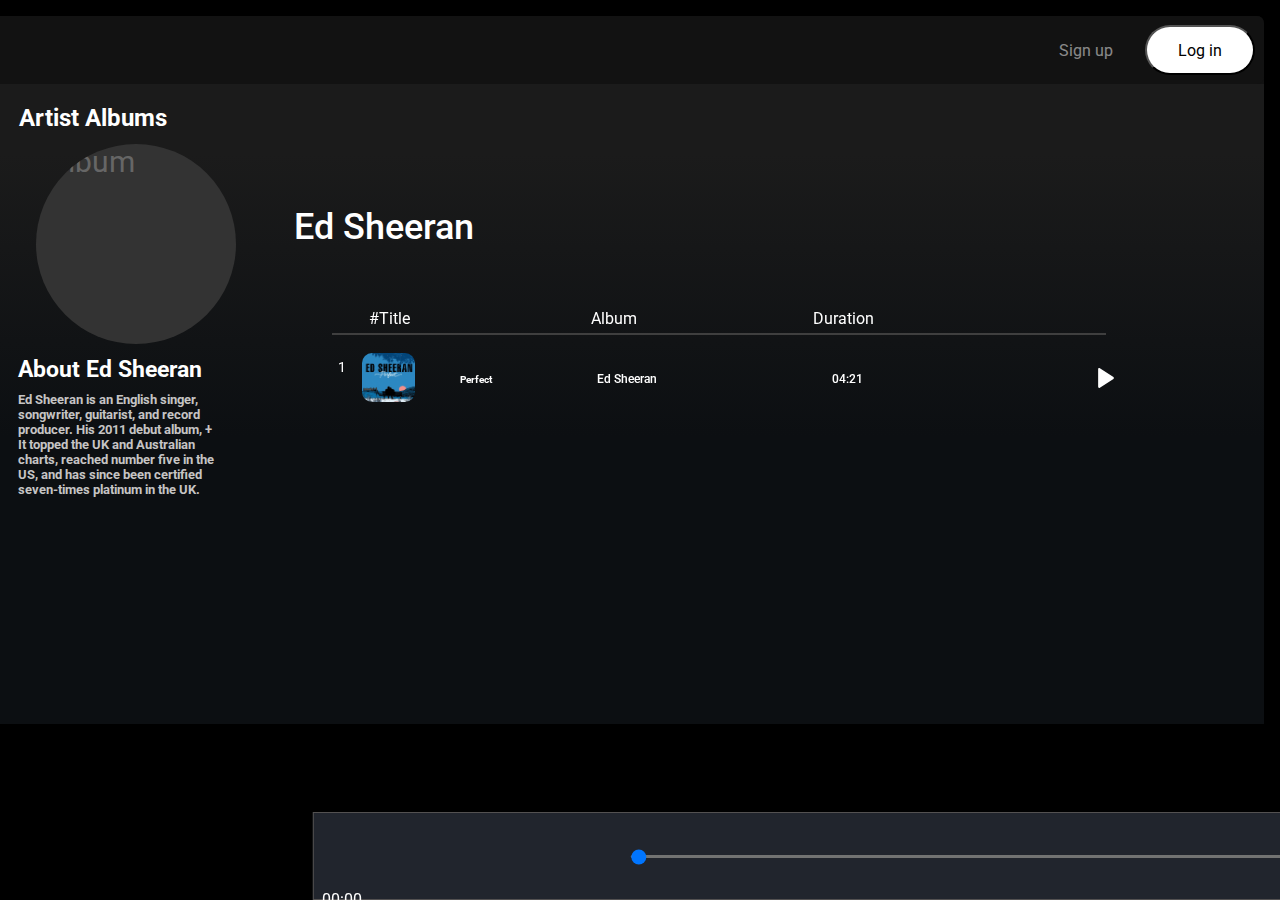
==== Ed_Sh.html @ 351a75cc "Add files via upload" ====
<!DOCTYPE html>
<html lang="en">
  <head>
    <meta charset="UTF-8" />
    <meta name="viewport" content="width=device-width, initial-scale=1.0" />
    <title>Spotify</title>
    <link rel="stylesheet" href="Spotify.css" />

    <link
      rel="stylesheet"
      href="https://cdnjs.cloudflare.com/ajax/libs/font-awesome/6.5.1/css/all.min.css"
      integrity="sha512-DTOQO9RWCH3ppGqcWaEA1BIZOC6xxalwEsw9c2QQeAIftl+Vegovlnee1c9QX4TctnWMn13TZye+giMm8e2LwA=="
      crossorigin="anonymous"
      referrerpolicy="no-referrer"
    />
    <link rel="icon" type="image/x-icon" href="pngwing.com.png" />
    <style>
      @import url("https://fonts.googleapis.com/css2?family=Lato:wght@700&family=Roboto:ital,wght@0,100;0,300;0,400;0,500;0,700;0,900;1,100;1,300;1,400;1,500;1,700;1,900&display=swap");
      :root {
        --a: 0;
      }
      * {
        margin: 0;
        padding: 0;
        font-family: "Roboto", sans-serif;
      }

      .close {
        display: none;
      }
      .container {
        display: flex;
        height: 100vh;
        overflow: hidden;
      }

      body {
        background-color: #000;
        color: white;
      }

      .left {
        width: 24.3vw;
        padding: 10px;
        margin-right: 1rem;
      }

      .right {
        width: 73vw;
        height: 25vw;
        margin: 16px;
        margin-left: -1rem;
      }

      .home ul li {
        display: flex;
        gap: 15px;
        width: 20px;
        list-style: none;
        padding-top: 14px;
        font-weight: bold;
        padding: 10px;
        cursor: pointer;
      }
      .logo {
        width: 28%;
        margin: 10px;
      }
      .library {
        width: 23.6vw;
        margin-left: 4px;
        min-height: 75vh;
        position: relative;
        background-color: #fff;
      }

      .playlist {
        display: flex;
        gap: 15px;
        width: 100%;
        padding-top: 14px;
        padding: 23px 14px;
        font-weight: bold;
        align-items: center;
        font-size: 13px;
        opacity: 0.5;
        font-size: 12px;
      }

      .playlist img {
        width: 30px;
      }

      .footer {
        display: flex;
        flex-direction: row;
        gap: 15px;
        font-size: 12px;
        flex-wrap: wrap;
        position: absolute;
        bottom: 0;
        padding: 10px;
      }
      .footer a {
        color: gray;
        text-decoration: none;
      }

      #plus {
        width: 12%;
        float: right;
        padding: 5px;
      }

      span {
      }
      .m-1 {
        margin: 5px;
      }

      .border {
        margin: 3px;
      }

      .flex {
        display: flex;
      }

      .justify-center {
        justify-content: center;
      }

      .items-center {
        align-items: center;
      }

      .bg-black {
        background-color: black;
        color: white;
      }

      .invert {
        filter: invert(1);
      }

      .bg-grey {
        background-color: #121212;
      }

      .rounded {
        border-radius: 7px;
      }

      .m-1 {
        margin: 5px;
      }

      .p-1 {
        padding: 10px;
      }

      .heading {
        display: flex;
        justify-content: space-between;
        background-color: #121212;
        padding: 0;
        border-radius: 7px;
      }

      .hamburger {
        display: none;
      }

      .heading > * {
        padding: 9px;
      }

      .arrows {
        padding: 8px;
      }

      .arrows svg {
        width: 35px;
        height: 30px;
        border-radius: 60px;
        background-color: black;
        opacity: 0.6;
      }

      button {
        width: 110px;
        height: 50px;
      }

      .signupbtn {
        font-size: 16px;
        border: none;
        background-color: transparent;
        color: #fff;
        opacity: 0.5;
        cursor: pointer;
      }

      .loginbtn {
        font-size: 16px;
        background-color: white;
        border-radius: 40px;
        cursor: pointer;
      }
      .right_content {
        padding: 20px;
        height: 600px;
        background: linear-gradient(180deg, #1b1b1b 11%, #0c0f12 55%);
      }

      .play img {
        padding: 15px;
        border-radius: 60px;
        background-color: #1fdf64;
      }
      .play {
        width: 20px;
        height: 28px;
        background-color: #1fdf64;
        display: flex;
        align-items: center;
        justify-content: center;
        position: absolute;
        bottom: 50px;
        right: 35px;
        opacity: var(--a);
        transition: all 0.3s ease-out;
      }

      #play1img {
        width: 30px;
        height: 22px;
        padding: 6px;
        border-radius: 32%;
        border: 2px solid white;
        transition: all 0.3s;
      }
      #play1img:hover {
        background-color: white;
      }
      .songslist {
        display: flex;
        flex-direction: column;
        gap: 10px;
        overflow-y: scroll;
        max-height: 40vh;
      }
      .sngctn:hover {
        background-color: rgba(93, 91, 91, 0.578);
        cursor: pointer;
        --a: 1;
      }
      .lists {
        position: absolute;
        top: 50%;
        right: 10px;
        transform: translate(0, -50%);
      }

      .sngctn {
        position: relative;
      }
      .sngctn img {
        width: 60px;
        height: 60px;
        float: left;
      }

      .sngctn h2 {
        font-size: 14px;
        padding: 10px;
        margin-left: 60px;
        max-width: 160px;
      }

      .sngctn p {
        font-size: 10px;
        margin-top: -10px;
        margin-left: 4.1rem;
      }

      .sngctn {
        display: inline-block;
        padding: 10px;
        background-color: #535353;
        width: 80%;
        height: 70%;
        border-radius: 10px;
        padding: 10px;
        margin-left: 20px;
        transition: all 0.3s;
      }

      ::-webkit-scrollbar {
        width: 12px;
      }

      ::-webkit-scrollbar-thumb {
        background-color: #333;
        border-radius: 6px;
      }

      ::-webkit-scrollbar-thumb:hover {
        background-color: #555;
      }

      ::-webkit-scrollbar-track {
        background-color: #222;
      }
      .controls {
        display: flex;
        justify-content: center;
        align-items: center;
        margin-bottom: -20px;
        margin-top: -16px;
      }

      .next {
        width: 40px;
        height: 40px;
        background-color: white;
        border-radius: 50%;
        display: flex;
        justify-content: center;
        align-items: center;
        box-shadow: 0 5px 5px rgba(256, 26, 26, 0.22);
      }

      .next i {
        font-size: 15px;
        color: rgb(112, 110, 112);
      }

      .ply {
        width: 70px;
        height: 70px;
        background-color: white;
        border-radius: 50%;
        display: flex;
        justify-content: center;
        align-items: center;
      }

      .ply i {
        font-size: 10px;
        color: purple;
      }
      .controls div {
        width: 35px;
        height: 35px;
        margin: 9px;
        display: inline-flex;
        align-items: center;
        justify-self: center;
        cursor: pointer;
        background-color: rgb(255, 68, 100);
        border-radius: 50%;
        box-shadow: 2px 2px 5px rgba(0, 0, 0, 0.2),
          inset 0px -3px 0px rgba(0, 0, 0, 0.1);
        transition: all 0.2s ease-in-out;
      }

      .controls div:active {
        box-shadow: 1px 1px 3px rgba(0, 0, 0, 0.2),
          inset 0px 3px 0px rgba(0, 0, 0, 0.2);
        transform: translateY(2px);
      }

      #cntrl {
        font-size: 15px;
        color: white;
      }

      .songplay {
        position: fixed;
        bottom: 0rem;
        left: 62.31%;
        transform: translateX(-50%);
        height: 70px;
        width: 69.4rem;
        background-color: rgb(33 37 45);
        border-radius: 0px;
        padding: 0.5em;
        border: 1px solid rgb(83, 81, 81);
        z-index: 1;
      }

      .songplay2 {
        display: flex;
        justify-content: space-between;
        align-items: center;
        margin-top: 0px;
      }

      #progress {
        -webkit-appearance: none;
        display: fixed;
        width: 100%;
        height: 3px;
        background: rgb(114, 115, 114);
        border-radius: 4px;
        cursor: pointer;
        margin: 0px;
        margin-left: -5px;
        position: relative;
        z-index: 2;
      }

      #progress::-webkit-slider-thumb {
        -webkit-appearance: noe;
        width: 20px;
        height: 20px;
        background-color: rgb(248, 60, 60);
        border-radius: 50%;
        border: 5px solid rgb(239, 239, 238);
      }

      /* i {
                                  font-size: 25px;
                                  color: rgb(246, 242, 242);
                                } */

      #timeDisplay2 {
        float: right;
      }

      .sngctn img {
        width: 60px;
        height: 60px;
        float: left;
      }

      .sngctn h2 {
        font-size: 15px;
        padding: 10px;
        margin-left: 60px;
      }

      .sngctn p {
        font-size: 10px;
        margin-top: -10px;
        margin-left: 4.1rem;
      }

      .sngctn {
        display: inline-block;
        padding: 10px;
        background-color: #535353;
        width: 80%;
        height: 70%;
        border-radius: 10px;
        margin-left: 20px;
      }

      /* Left Slider */
      @media (max-width: 1440px) {
        .left {
          position: absolute;
          left: -100%;
          transition: all 0.5s;
          width: 433px;
          z-index: 1;
          background-color: #000;
        }
        .left .close {
          display: block;
          position: absolute;
          right: 31px;
          top: 25px;
          width: 30px;
        }

        .library {
          width: 433px;
          transition: all 0.5s;
        }
        .right {
          width: 100vw;
        }
        .hamburger {
          display: block;
          margin-left: 20px;
        }
        .arrows {
          display: none;
        }
        .controls {
          display: flex;
          justify-content: center;
          align-items: center;
          margin-bottom: -10px;
          margin-top: -31px;
        }
      }

      @media (max-width: 438px) {
        .container {
          display: flex;
          height: 92vh;
          overflow: hidden;
        }
        .left {
          position: absolute;
          left: -100%;
          transition: all 0.5s;
          width: 350px;
          z-index: 1;
          background-color: #000;
          overflow: hidden;
          height: 90vh;
        }
        .left .close {
          display: block;
          position: absolute;
          right: 31px;
          top: 25px;
          width: 30px;
        }

        #home:hover {
          color: #848687;
        }
        .library {
          width: 340px;
          transition: all 0.5s;
        }
        .right {
          width: 100vw;

          margin: 5px;
        }
        .hamburger {
          display: block;
          margin-left: 16px;
          margin-top: 10px;
        }
        .hamburger i {
          font-size: 30px;
        }
        .arrows {
          display: none;
        }
        .right_content {
          padding: 20px;
          height: 600px;
          margin-left: 10px;
          background: linear-gradient(180deg, #1b1b1b 11%, #0c0f12 55%);
        }

        .right_content h2 {
          text-align: center;
          margin-right: 100px;
        }
        .card_content > * {
          padding: 16px;
          margin: 10px;
        }
        .cards img {
          width: 100px;
          height: 100px;
          object-fit: cover;
          border-radius: 10px;
          object-fit: contain;
          box-shadow: rgba(0, 0, 0, 0.25) 0px 0.0625em 0.0625em,
            rgba(0, 0, 0, 0.909) 0px 0.125em 0.5em,
            rgba(255, 255, 255, 0.1) 0px 0px 0px 1px inset;
        }
        .cards:hover {
          background-color: rgba(128, 125, 125, 0.578);
          cursor: pointer;
          --a: 1;
        }
        .cards h2,
        p {
          width: 180px;
          padding: 5px;
        }

        .controls {
          display: flex;
          justify-content: center;
          align-items: center;
          margin-bottom: -20px;
          margin-top: -31px;
        }
        .cards h2 {
          padding-top: 10px;
          font-size: 12px;
          display: contents;
        }

        .cards p {
          font-size: 9px;
          opacity: 0.5;
          display: contents;
        }
        .cards img {
          width: 150px;
          height: 150px;
        }

        .cards {
          width: 200px;
          height: 200px;
          background-color: #141414;
          border-radius: 10px;
          transition: 0.5s ease;
          position: relative;
        }

        .card_content {
          display: flex;
          gap: 5px;
          flex-wrap: nowrap;
          overflow-x: auto;
          max-height: 70vh;
          margin-top: 10px;
        }
        .songplay {
          background-color: rgb(0 0 0);
          border-radius: 10px;
          padding: 0.5em;
          margin-top: 11rem;
          margin-right: 20px;
          border: 2px solid rgb(83, 81, 81);
        }
        .play img {
          width: 30px;
          height: 30px;
          padding: 5px;
          border-radius: 50%;
          background-color: #1fdf64;
        }
        .play {
          width: 15px;
          height: 20px;
          background-color: #1fdf64;
          display: flex;
          align-items: center;
          justify-content: center;
          position: absolute;
          top: 135px;
          right: 33px;
          opacity: var(--a);
          transition: all 0.3s ease-out;
        }
        .songslist {
          display: flex;
          flex-direction: column;
          gap: 10px;
          overflow-y: scroll;
          max-height: 40vh;
        }
        .sngctn:hover {
          background-color: rgba(93, 91, 91, 0.578);
          cursor: pointer;
          --a: 1;
        }
        .lists {
          position: absolute;
          top: 50%;
          right: 10px;
          transform: translate(0, -50%);
        }

        .sngctn {
          position: relative;
        }
        .sngctn img {
          width: 60px;
          height: 60px;
          float: left;
        }

        .sngctn h2 {
          font-size: 14px;
          padding: 10px;
          margin-left: 60px;
          max-width: 140px;
        }

        .sngctn p {
          font-size: 10px;
          margin-top: -10px;
          margin-left: 4.1rem;
        }

        .sngctn {
          display: inline-block;
          padding: 10px;
          background-color: #535353;
          width: 80%;
          height: 70%;
          border-radius: 10px;
          padding: 10px;
          margin-left: 20px;
          transition: all 0.3s;
        }
      }

      .volume {
        display: flex;
        justify-content: flex-end;
        align-items: center;
        gap: 10px;
      }
      .volume img {
        margin-top: -10px;
        width: 18px;
        filter: invert(1);
      }

      .hidden {
        display: none;
      }

      /* album_covers */

      .album_cards img {
        display: block;
        max-width: 200px;
        width: 280px;
        height: 200px;
        background: none;
        opacity: 1;
        border: 0px;
        margin: 10px;
        padding: 0px;
      }
      .album_cards img:hover::before {
        transform: scale(1.1);
        box-shadow: 0 0 15px #ffee10;
      }

      .album_cards img {
        background: #333;
        border-radius: 50%;
        font-size: 30px;
        color: #666;
        transition: 0.3s;
      }

      .album_cards img::before {
        background: #ffee10;
        transition: 0.5s;
        transform: scale(0.9);
        z-index: -1;
      }
      .album_cards img:hover {
        color: #ffee10;
        box-shadow: 0 0 5px #ffee10;
        text-shadow: 0 0 5px #ffee10;
      }
      .artist {
        margin-bottom: 0.5rem;
        display: -webkit-box;
        -webkit-box-orient: vertical;
        -webkit-line-clamp: 2;
        font-size: 2.25rem;
        line-height: 0.75rem;
        font-weight: 500;
        float: right;
        margin-top: -140px;
        left: 15rem;
      }
      .para {
        font-size: 12px;
        float: right;
        margin-right: 70px;
        margin-top: -138px;
        color: rgba(118, 118, 118);
      }

      .right_content h2 {
        margin-left: 15px;
      }

      .about {
        height: 37px;
        width: 201px;
        margin-left: 4px;
        font-size: 13px;
        color: rgb(198, 196, 196);
        font-weight: bold;
      }

      .album_content {
        font-size: 15px;
        margin: 10px;
        margin-left: -11px;
      }
      .artist_song {
        position: fixed;
        display: flex;
        flex-direction: column;
        gap: 10px;
        overflow-y: scroll;
        max-height: 40vh;
        margin-left: 300px;
        margin-top: -125px;
      }
      .play2img {
        width: 30px;
        height: 22px;
        padding: 6px;
        transition: all 0.3s;
        filter: invert(100%) sepia(100%) saturate(0%) hue-rotate(180deg)
          brightness(100%) contrast(100%);
      }
      .play2img:hover {
        border-radius: 20px;
        background-color: rgb(108, 106, 106);
      }

      #sngctn2 .img1 {
        width: 53px;
        height: 49px;
        border-radius: 10px;
      }
      #sngctn2 {
        position: relative;
      }
      #sngctn2 img {
        width: 20px;
        height: 20px;
        float: left;
      }
      #sngctn2 h2 {
        font-size: 10px;
        padding: 9px;
        margin-left: 15%;
        max-width: 80px;
        cursor: pointer;
        text-align: left;
        margin-top: 12px;
      }

      #sngctn2 p {
        font-size: 12px;
        margin-top: -27px;
        margin-left: 260px;
        font-weight: 500;
      }
      #sngctn2 {
        display: inline-block;
        width: 80%;
        height: 70%;
        border-radius: 10px;
        padding: 8px;
        margin-left: 20px;
        transition: all 0.3s;
      }

      .sequence-number {
        font-size: 14px;
        padding: 6px;
        float: left;
        margin-right: 10px;
      }
      .upper_hading {
        display: inline-block;
        margin-right: -32px;
        margin-left: 60px;
      }
      .upper2 {
        font-size: 12px;
        margin-top: -19px;
        margin-left: 500px;
        font-weight: 500;
      }
      hr {
        width: 78%;
        margin-left: 28px;
        border: 1px solid rgb(63, 63, 63);
      }
      .active-sequence {
        color: green;
      }
      @media (max-width: 1440px) {
        #progress {
          -webkit-appearance: none;
          display: fixed;
          width: 79.4%;
          height: 3px;
          background: rgb(114, 115, 114);
          border-radius: 4px;
          cursor: pointer;
          margin: 34px;
          margin-left: 309px;
          position: relative;
          z-index: 2;
        }
        .songplay {
          position: fixed;
          bottom: 0rem;
          left: 54.3rem;
          transform: translateX(-50%);
          height: 70px;
          width: 68.4rem;
          background-color: rgb(33 37 45);
          border-radius: 0px;
          padding: 0.5em;
          border: 1px solid rgb(83, 81, 81);
          z-index: 1;
        }

        .songplay2 {
          display: flex;
          justify-content: space-between;
          align-items: center;
          margin-top: -2px;
        }
        .controls {
          display: flex;
          justify-content: center;
          align-items: center;
          margin-bottom: -24px;
          margin-top: -4px;
        }
        /* }
                      @media (max-width: 1440px) {
                        #progress {
                          -webkit-appearance: none;
                          display: fixed;
                          width: 79.4%;
                          height: 3px;
                          background: rgb(114, 115, 114);
                          border-radius: 4px;
                          cursor: pointer;
                          margin: 2.9rem;
                          margin-left: 309px;
                          position: relative;
                          z-index: 2;
                        }
                      } */
      }
      @media (max-width: 438px) {
        .album_cards img {
          display: block;
          max-width: 200px;
          width: 95px;
          height: 95px;
          opacity: 1;
          border: 0px;
          margin: 10px;
          padding: 0px;
          margin-left: 34%;
        }

        .album_cards img:hover::before {
          transform: scale(1.1);
          box-shadow: 0 0 15px #ffee10;
        }

        .album_cards img {
          background: #333;
          border-radius: 50%;
          font-size: 30px;
          color: #666;
          transition: 0.3s;
        }

        .album_cards img::before {
          background: #ffee10;
          transition: 0.5s;
          transform: scale(0.9);
          z-index: -1;
        }
        .album_cards img:hover {
          color: #ffee10;
          box-shadow: 0 0 5px #ffee10;
          text-shadow: 0 0 5px #ffee10;
        }
        .artist {
          margin-bottom: 0.5rem;
          display: -webkit-box;
          -webkit-box-orient: vertical;
          -webkit-line-clamp: 2;
          font-size: 1rem;
          line-height: 0.75rem;
          font-weight: 500;
          float: right;
          margin-top: -1px;
          left: -19px;
        }
        .para {
          font-size: 10px;
          float: right;
          margin-right: 22px;
          margin-top: -24px;
          color: rgba(118, 118, 118);
        }

        .right_content h2 {
          margin-left: -135px;
          font-size: 17px;
        }

        .about {
          display: none;
          height: 37px;
          width: 201px;
          margin-left: 4px;
          font-size: 13px;
          color: rgb(198, 196, 196);
          font-weight: bold;
        }

        .album_content {
          font-size: 15px;
          margin: 10px;
          margin-left: -11px;
        }
        .artist_song {
          display: flex;
          flex-direction: column;
          gap: 1px;
          overflow-y: scroll;
          max-height: 33vh;
          margin-left: -96px;
          margin-top: 5px;
        }
        .play2img {
          width: 30px;
          height: 22px;
          padding: 6px;
          transition: all 0.3s;
          filter: invert(100%) sepia(100%) saturate(0%) hue-rotate(180deg)
            brightness(100%) contrast(100%);
        }
        .play2img:hover {
          border-radius: 20px;
          background-color: rgb(108, 106, 106);
        }

        #sngctn2 .img1 {
          width: 32px;
          height: 32px;
          border-radius: 5px;
        }

        #sngctn2 {
          position: relative;
        }
        #sngctn2 img {
          width: 18px;
          height: 23px;
          border-radius: 5px;
          margin-left: 9px;
        }

        #sngctn2 p {
          font-size: 10px;
          margin-top: -28px;
          margin-left: 204px;
        }
        #sngctn2 {
          display: inline-block;
          width: 80%;
          height: 70%;
          border-radius: 10px;
          padding: 8px;
          margin-left: 20px;
          transition: all 0.3s;
        }

        .sequence-number {
          font-size: 14px;
          padding: 6px;
          float: left;
          margin-right: -8px;
          margin-left: 55px;
        }

        .upper_hading {
          display: inline-block;
          margin-right: -149px;
          margin-left: 91px;
          font-size: 14px;
        }
        #upper_hading1 {
          display: none;
        }
        .upper2 {
          display: none;
          font-size: 12px;
          margin-top: -22px;
          margin-left: 500px;
          font-weight: 400;
        }
        hr {
          width: 78%;
          margin-left: 78px;
          border: 1px solid rgb(63, 63, 63);
        }
        .active-sequence {
          color: green;
        }
        .artist1 {
          display: none;
        }
        .songplay {
          position: fixed;
          bottom: 0rem;
          left: 51.31%;
          transform: translateX(-50%);
          height: 60px;
          width: 22.4rem;
          background-color: rgb(33 37 45);
          border-radius: 0px;
          padding: 0.5em;
          border: 1px solid rgb(83, 81, 81);
          z-index: 1;
        }

        .songplay2 {
          display: flex;
          justify-content: space-between;
          align-items: center;
          margin-top: -7px;
        }

        #progress {
          -webkit-appearance: none;
          width: 109.3%;
          height: 3px;
          background: rgb(114, 115, 114);
          border-radius: 4px;
          cursor: pointer;
          margin: 0px;
          margin-left: -21px;
          position: relative;
          z-index: 2;
        }

        #progress::-webkit-slider-thumb {
          -webkit-appearance: none;
          width: 20px;
          height: 20px;
          background-color: rgb(248, 60, 60);
          border-radius: 50%;
          border: 5px solid rgb(239, 239, 238);
        }

        #timeDisplay2 {
          float: right;
        }

        .sngctn {
          display: inline-block;
          padding: 10px;
          background-color: #535353;
          width: 80%;
          height: 70%;
          border-radius: 10px;
          margin-left: 20px;
        }
        .controls {
          display: flex;
          justify-content: center;
          align-items: center;
          margin-bottom: -26px;
          margin-top: -20px;
        }

        .controls div {
          width: 35px;
          height: 35px;
          margin: 9px;
          display: inline-flex;
          align-items: center;
          justify-self: center;
          cursor: pointer;
          background-color: rgb(255, 68, 100);
          border-radius: 50%;
          box-shadow: 2px 2px 5px rgba(0, 0, 0, 0.2),
            inset 0px -3px 0px rgba(0, 0, 0, 0.1);
          transition: all 0.2s ease-in-out;
        }

        .controls div:active {
          box-shadow: 1px 1px 3px rgba(0, 0, 0, 0.2),
            inset 0px 3px 0px rgba(0, 0, 0, 0.2);
          transform: translateY(2px);
        }

        #cntrl {
          font-size: 15px;
          color: white;
        }
        .play2img {
          width: 30px;
          height: 22px;
          padding: 6px;
          transition: all 0.3s;
          filter: invert(100%) sepia(100%) saturate(0%) hue-rotate(180deg)
            brightness(100%) contrast(100%);
          margin-right: -38px;
        }
        .play2img:hover {
          border-radius: 20px;
          background-color: rgb(108, 106, 106);
        }
        #sngctn2 h2 {
          font-size: 10px;
          padding: 9px;
          margin-left: 110px;
          max-width: 80px;
          cursor: pointer;
          text-align: left;
        }
        .right_content {
          padding: 20px;
          height: 600px;
          background: linear-gradient(180deg, #1b1b1b 11%, #0c0f12 55%);
        }
      }
      @media screen and (min-width: 360px) and (max-width: 600px) {
        .songplay {
          position: fixed;
          bottom: 0rem;
          left: 50%;
          transform: translateX(-50%);
          height: 60px;
          width: 20rem;
          background-color: rgb(33 37 45);
          border-radius: 0px;
          padding: 0.5em;
          border: 1px solid rgb(83, 81, 81);
          z-index: 1;
        }

        .songplay2 {
          display: flex;
          justify-content: space-between;
          align-items: center;
          margin-top: -7px;
        }

        #progress {
          -webkit-appearance: none;
          display: fixed;
          width: 109.3%;
          height: 3px;
          background: rgb(114, 115, 114);
          border-radius: 4px;
          cursor: pointer;
          margin: 15.9px;
          margin-left: -25px;
          position: relative;
          z-index: 2;
        }
        .album_cards img {
          display: block;
          max-width: 200px;
          width: 95px;
          height: 95px;
          opacity: 1;
          border: 0px;
          margin: 10px;
          padding: 0px;
          margin-left: 32%;
        }

        .album_cards img {
          background: #333;
          border-radius: 50%;
          font-size: 30px;
          color: #666;
          transition: 0.3s;
        }
        .artist {
          margin-bottom: 0.5rem;
          display: -webkit-box;
          -webkit-box-orient: vertical;
          -webkit-line-clamp: 2;
          font-size: 2.25rem;
          line-height: 0.75rem;
          font-weight: 500;
          float: right;
          margin-top: 0rem;
          left: -25px;
        }
        .para {
          font-size: 12px;
          float: right;
          margin-left: 109px;
          margin-top: -24px;
          color: rgba(118, 118, 118);
        }
        .artist_song {
          display: flex;
          flex-direction: column;
          gap: 10px;
          overflow-y: scroll;
          max-height: 44vh;
          margin-left: -5rem;
          margin-top: 0.5rem;
        }
        .sequence-number {
          font-size: 14px;
          padding: 6px;
          float: left;
          margin-right: -9px;
        }
        #sngctn2 .img1 {
          width: 32px;
          height: 32px;
          border-radius: 5px;
          margin-left: 15px;
        }
        .right_content h2 {
          text-align: center;
          margin-right: 90px;
        }
      }
      @media (max-width: 420px) {
        .songplay {
          position: fixed;
          bottom: 0rem;
          left: 50%;
          transform: translateX(-50%);
          height: 75px;
          width: 22rem;
          background-color: rgb(33 37 45);
          border-radius: 0px;
          padding: 0.5em;
          border: 1px solid rgb(83, 81, 81);
          z-index: 1;
        }

        .songplay2 {
          display: flex;
          justify-content: space-between;
          align-items: center;
          margin-top: 0px;
        }

        #progress {
          -webkit-appearance: none;
          display: fixed;
          width: 100%;
          height: 3px;
          background: rgb(114, 115, 114);
          border-radius: 4px;
          cursor: pointer;
          margin: 0;
          margin-left: 0px;
          position: relative;
          z-index: 2;
        }
        .album_cards img {
          display: block;
          max-width: 200px;
          width: 95px;
          height: 95px;
          opacity: 1;
          border: 0px;
          margin: 10px;
          padding: 0px;
          margin-left: 32%;
        }

        .album_cards img {
          background: #333;
          border-radius: 50%;
          font-size: 30px;
          color: #666;
          transition: 0.3s;
        }
        .artist {
          margin-bottom: 0.5rem;
          display: -webkit-box;
          -webkit-box-orient: vertical;
          -webkit-line-clamp: 2;
          font-size: 2.25rem;
          line-height: 0.75rem;
          font-weight: 500;
          float: right;
          margin-top: 0rem;
          left: -25px;
        }
        .para {
          font-size: 12px;
          float: right;
          margin-left: 109px;
          margin-top: -24px;
          color: rgba(118, 118, 118);
        }
        .artist_song {
          display: flex;
          flex-direction: column;
          gap: 10px;
          overflow-y: scroll;
          max-height: 35vh;
          margin-left: -6rem;
          margin-top: 1.5rem;
        }
        .sequence-number {
          font-size: 14px;
          padding: 6px;
          float: left;
          margin-right: -9px;
        }
        #sngctn2 .img1 {
          width: 32px;
          height: 32px;
          border-radius: 5px;
          margin-left: 15px;
        }
        .right_content h2 {
          text-align: center;
          margin-right: 90px;
        }
        .right_content {
          padding: 20px;
          height: 800px;
          background: linear-gradient(180deg, #1b1b1b 11%, #0c0f12 55%);
        }
        .controls {
          display: flex;
          justify-content: center;
          align-items: center;
          margin-bottom: -20px;
          margin-top: -10px;
        }
        .songplay2 {
          display: flex;
          justify-content: space-between;
          align-items: center;
          margin-top: 2px;
        }
        .volume img {
          margin-top: -10px;
          width: 18px;
          filter: invert(1);
          cursor: pointer;
        }
      }

      .range.hidden {
        display: none;
      }

      .range {
        display: block;
      }
      .alb {
        position: relative;
        margin: 12px;
      }
      @media (min-width: 357px) and (max-width: 480px) {
        .about {
          display: none;
        }
        .artist1 {
          display: none;
        }

        .songplay {
          position: fixed;
          bottom: 0.3rem;
          left: 51.5%;
          transform: translateX(-50%);
          height: 64px;
          width: 20rem;
          background-color: rgb(33 37 45);
          border-radius: 0px;
          padding: 0.5rem;
          border: 1px solid rgb(83, 81, 81);
          z-index: 1;
        }

        .songplay2 {
          display: flex;
          justify-content: space-between;
          align-items: center;
          margin-top: 0px;
        }

        #progress {
          -webkit-appearance: none;
          display: fixed;
          width: 100%;
          height: 3px;
          background: rgb(114, 115, 114);
          border-radius: 4px;
          cursor: pointer;
          margin: 0;
          margin-left: 0px;
          position: relative;
          z-index: 2;
        }
        .album_cards img {
          display: block;
          max-width: 200px;
          width: 95px;
          height: 95px;
          opacity: 1;
          border: 0px;
          margin: 5px;
          padding: 0px;
          margin-left: 30%;
        }

        .album_cards img {
          background: #333;
          border-radius: 50%;
          color: #666;
          transition: 0.3s;
          width: 75px;
          height: 65px;
          margin-top: -16px;
          margin-left: 79px;
        }
        .artist {
          margin-bottom: 0.5rem;
          display: -webkit-box;
          -webkit-box-orient: vertical;
          -webkit-line-clamp: 2;
          font-size: 1px;
          line-height: 0.75rem;
          font-weight: 500;
          float: right;
          margin-top: -3rem;
          left: 228px;
        }
        .artist_song {
          display: flex;
          flex-direction: column;
          gap: 10px;
          overflow-y: scroll;
          max-height: 44vh;
          margin-left: -5rem;
          margin-top: 0.5rem;
        }
        .para {
          font-size: 12px;
          float: right;
          margin-left: 116px;
          margin-top: -28px;
          color: rgba(118, 118, 118);
          margin-right: -20px;
        }

        .sequence-number {
          font-size: 14px;
          padding: 6px;
          float: left;
          margin-right: -9px;
        }
        #sngctn2 .img1 {
          width: 29px;
          height: 25px;
          border-radius: 5px;
          margin-left: 11px;
        }
        #sngctn2 h2 {
          font-size: 10px;
          padding: 9px;
          margin-left: 32%;
          max-width: 80px;
          cursor: pointer;
          text-align: left;
          margin-top: 0px;
        }
        #sngctn2 {
          display: inline-block;
          width: 80%;
          height: 70%;
          border-radius: 10px;
          padding: 8px;
          margin-left: 15px;
          transition: all 0.3s;
        }
        #sngctn2 p {
          font-size: 12px;
          margin-top: -28px;
          margin-left: 210px;
        }
        .play2img {
          width: 30px;
          height: 22px;
          padding: 6px;
          transition: all 0.3s;
          filter: invert(100%) sepia(100%) saturate(0%) hue-rotate(180deg)
            brightness(100%) contrast(100%);
          margin-left: -129px;
        }

        .right_content h2 {
          text-align: center;
          margin-right: 87px;
        }
        .right_content {
          padding: 20px;
          height: 800px;
          margin-left: 2px;
          background: linear-gradient(180deg, #1b1b1b 11%, #0c0f12 55%);
        }
        .upper_hading {
          display: inline-block;
          margin-right: -139px;
          margin-left: 89px;
        }

        .controls {
          display: flex;
          justify-content: center;
          align-items: center;
          margin-bottom: -20px;
          margin-top: -27px;
        }
        .songplay2 {
          display: flex;
          justify-content: space-between;
          align-items: center;
          margin-top: 2px;
        }
        .volume img {
          margin-top: -3px;
          width: 14px;
          filter: invert(1);
          cursor: pointer;
        }
        #upper_hading1 {
          display: none;
        }
        .alb {
          margin-left: -85px;
          margin-top: 28px;
        }
      }

      @media (min-width: px) and (max-width: 600px) {
        .about {
          display: none;
        }
        .artist1 {
          display: none;
        }
        .songplay {
          position: fixed;
          bottom: 0.3rem;
          left: 51.5%;
          transform: translateX(-50%);
          height: 64px;
          width: 20rem;
          background-color: rgb(33 37 45);
          border-radius: 0px;
          padding: 0.5rem;
          border: 1px solid rgb(83, 81, 81);
          z-index: 1;
        }

        .songplay2 {
          display: flex;
          justify-content: space-between;
          align-items: center;
          margin-top: 0px;
        }

        #progress {
          -webkit-appearance: none;
          display: fixed;
          width: 100%;
          height: 3px;
          background: rgb(114, 115, 114);
          border-radius: 4px;
          cursor: pointer;
          margin: 0;
          margin-left: 0px;
          position: relative;
          z-index: 2;
        }
        .album_cards img {
          display: block;
          max-width: 200px;
          width: 95px;
          height: 95px;
          opacity: 1;
          border: 0px;
          margin: 5px;
          padding: 0px;
          margin-left: 30%;
        }

        .album_cards img {
          background: #333;
          border-radius: 50%;
          color: #666;
          transition: 0.3s;
          width: 61px;
          height: 58px;
          margin-top: -18px;
          margin-left: 99px;
        }
        .artist {
          margin-bottom: 0.5rem;
          display: -webkit-box;
          -webkit-box-orient: vertical;
          -webkit-line-clamp: 2;
          font-size: 1px;
          line-height: 0.75rem;
          font-weight: 500;
          float: right;
          margin-top: 0rem;
          left: -22px;
        }
        .artist_song {
          display: flex;
          flex-direction: column;
          gap: 10px;
          overflow-y: scroll;
          max-height: 38vh;
          margin-left: -6rem;
          margin-top: 0.5rem;
        }
        .para {
          font-size: 12px;
          float: right;
          margin-left: 90px;
          margin-top: -24px;
          color: rgba(118, 118, 118);
        }
        .sequence-number {
          font-size: 14px;
          padding: 6px;
          float: left;
          margin-right: -9px;
        }
        #sngctn2 .img1 {
          width: 29px;
          height: 25px;
          border-radius: 5px;
          margin-left: 11px;
        }
        #sngctn2 h2 {
          font-size: 10px;
          padding: 9px;
          margin-left: 32%;
          max-width: 76px;
          cursor: pointer;
          text-align: left;
        }
        #sngctn2 {
          display: inline-block;
          width: 80%;
          height: 70%;
          border-radius: 10px;
          padding: 8px;
          margin-left: 15px;
          transition: all 0.3s;
        }
        #sngctn2 p {
          font-size: 12px;
          margin-top: -28px;
          margin-left: 196px;
        }
        .play2img {
          width: 30px;
          height: 22px;
          padding: 6px;
          transition: all 0.3s;
          filter: invert(100%) sepia(100%) saturate(0%) hue-rotate(180deg)
            brightness(100%) contrast(100%);
          margin-left: -129px;
        }
        .right_content h2 {
          text-align: center;
          margin-right: 94px;
        }
        .right_content {
          padding: 20px;
          height: 800px;
          background: linear-gradient(180deg, #1b1b1b 11%, #0c0f12 55%);
        }
        .upper_hading {
          display: inline-block;
          margin-right: -164px;
          margin-left: 93px;
        }
        .controls {
          display: flex;
          justify-content: center;
          align-items: center;
          margin-bottom: -20px;
          margin-top: -27px;
        }
        .songplay2 {
          display: flex;
          justify-content: space-between;
          align-items: center;
          margin-top: 2px;
        }
        .volume img {
          margin-top: -3px;
          width: 14px;
          filter: invert(1);
          cursor: pointer;
        }
        #upper_hading1 {
          display: none;
        }
      }
      .hello {
        width: 100vw;
      }
      @media (min-width: 768px) {
        .hello {
          width: 110vh; /* Use full width of the container */
        }
      }
      @media (min-width: 725px) and (max-width: 1024px) and (orientation: landscape) {
        .about {
          display: none;
        }
        .artist1 {
          display: none;
        }

        .songplay {
          position: fixed;
          bottom: 0.3rem;
          left: 50%;
          transform: translateX(-50%);
          height: 64px;
          width: 20rem;
          background-color: rgb(33 37 45);
          border-radius: 0px;
          padding: 0.5rem;
          border: 1px solid rgb(83, 81, 81);
          z-index: 1;
        }

        .songplay2 {
          display: flex;
          justify-content: space-between;
          align-items: center;
          margin-top: 0px;
        }

        #progress {
          -webkit-appearance: none;
          display: fixed;
          width: 100%;
          height: 3px;
          background: rgb(114, 115, 114);
          border-radius: 4px;
          cursor: pointer;
          margin: 0;
          position: relative;
          z-index: 2;
        }

        .album_cards img {
          display: block;
          width: 80px;
          height: 80px;
          opacity: 1;
          border: 0px;
          margin: 5px;
          padding: 0px;
          background: #333;
          border-radius: 50%;
          color: #666;
          transition: 0.3s;
          margin-left: 134px;
        }

        .artist {
          margin-bottom: 0.5rem;
          display: -webkit-box;
          -webkit-box-orient: vertical;
          -webkit-line-clamp: 2;
          font-size: 19px;
          line-height: 1rem;
          font-weight: 500;
          float: right;
          margin-top: -3rem;
          left: 22px;
        }

        .artist_song {
          display: flex;
          flex-direction: column;
          gap: 10px;
          overflow-y: scroll;
          max-height: 85vh;
          margin-left: 2rem;
          margin-top: 0.5rem;
          position: static;
        }
        .upper2 {
          display: none;
          font-size: 12px;
          margin-top: -19px;
          margin-left: 500px;
          font-weight: 500;
        }

        .para {
          font-size: 12px;
          float: right;
          margin-left: 116px;
          margin-top: -28px;
          color: rgba(118, 118, 118);
          margin-right: -20px;
        }

        .sequence-number {
          font-size: 14px;
          padding: 6px;
          float: left;
          margin-right: -9px;
        }

        #sngctn2 .img1 {
          width: 29px;
          height: 25px;
          border-radius: 5px;
          margin-left: 11px;
        }

        #sngctn2 h2 {
          font-size: 10px;
          padding: 9px;
          margin-left: 10%;
          max-width: 76px;
          cursor: pointer;
          text-align: left;
          margin-top: 0px;
        }

        #sngctn2 {
          display: inline-block;
          width: 80%;
          height: 70%;
          border-radius: 10px;
          padding: 8px;
          margin-left: 15px;
          transition: all 0.3s;
        }

        #sngctn2 p {
          font-size: 12px;
          margin-top: -28px;
          margin-left: 196px;
        }

        .play2img {
          width: 30px;
          height: 22px;
          padding: 6px;
          transition: all 0.3s;
          filter: invert(100%) sepia(100%) saturate(0%) hue-rotate(180deg)
            brightness(100%) contrast(100%);
          margin-left: -129px;
        }

        .right_content h2 {
          text-align: center;
          margin-right: 80px;
        }

        .right_content {
          padding: 20px;
          max-height: 800px; /* Use max-height instead of height */
          background: linear-gradient(180deg, #1b1b1b 11%, #0c0f12 55%);
          overflow-y: auto;
        }
        .container {
          display: flex;
          height: 175vh;
          overflow: hidden;
        }

        .upper_hading {
          display: inline-block;
          margin-right: -48px;
          margin-left: 34px;
        }

        .controls {
          display: flex;
          justify-content: center;
          align-items: center;
          margin-bottom: -20px;
          margin-top: -27px;
        }

        .songplay2 {
          display: flex;
          justify-content: space-between;
          align-items: center;
          margin-top: 2px;
        }

        .volume img {
          margin-top: -3px;
          width: 14px;
          filter: invert(1);
          cursor: pointer;
        }

        #upper_hading1 {
          display: none;
        }

        .alb {
          margin-left: -85px;
          margin-top: 28px;
        }
      }
    </style>
  </head>
  <body>
    <div class="container">
      <div class="left">
        <div class="close">
          <i class="fa-solid fa-xmark"></i>
        </div>
        <div class="home bg-grey rounded m-1 p-1">
          <div>
            <img class="logo" class="invert" src="logo.svg" alt="" />
          </div>
          <ul>
            <li>
              <img class="invert" src="home.svg" alt="home" />
              <p id="home">Home</p>
            </li>
            <div class="search-bar">
              <input
                type="text"
                id="search-input"
                placeholder="Search for songs..."
              />
            </div>
          </ul>
        </div>
        <div class="library rounded bg-grey">
          <div class="playlist">
            <img class="invert" src="playlist.svg" />
            <h2>Your Library</h2>
          </div>
          <div class="songslist"></div>

          <div class="footer">
            <div>
              <a href="#/"><span>Legal</span></a>
            </div>
            <div>
              <a href="#"><span>Privacy Center</span></a>
            </div>
            <div>
              <a href="#"><span>Privacy Policy</span></a>
            </div>
            <div>
              <a href="#"><span>Cookies</span></a>
            </div>
            <div>
              <a href="#"><span>About Ads</span></a>
            </div>
            <div>
              <a href="#"><span>Accessibility</span></a>
            </div>
          </div>
        </div>
      </div>
      <div class="right bg-grey rounded">
        <div class="heading">
          <div class="nav">
            <div class="hamburger">
              <i class="fa-solid fa-bars"></i>
            </div>
            <div class="arrows">
              <svg
                width="24"
                height="24"
                viewBox="0 0 24 24"
                fill="none"
                xmlns="http://www.w3.org/2000/svg"
              >
                <path
                  d="M15 6L9.70711 11.2929C9.37377 11.6262 9.20711 11.7929 9.20711 12C9.20711 12.2071 9.37377 12.3738 9.70711 12.7071L15 18"
                  stroke="#ffffff"
                  stroke-width="1.5"
                  stroke-linecap="round"
                  stroke-linejoin="round"
                />
              </svg>
              <svg
                width="24"
                height="24"
                viewBox="0 0 24 24"
                fill="none"
                xmlns="http://www.w3.org/2000/svg"
              >
                <path
                  d="M9 18L14.2929 12.7071C14.6262 12.3738 14.7929 12.2071 14.7929 12C14.7929 11.7929 14.6262 11.6262 14.2929 11.2929L9 6"
                  stroke="#ffffff"
                  stroke-width="1.5"
                  stroke-linecap="round"
                  stroke-linejoin="round"
                />
              </svg>
            </div>
          </div>
          <div class="nav_buttons">
            <button class="signupbtn">Sign up</button>
            <button class="loginbtn">Log in</button>
          </div>
        </div>

        <div class="right_content">
          <h2>Artist Albums</h2>
          <div class="album_list">
            <div class="album_cards">
              <div style="position: relative">
                <div class="alb">
                  <img
                    src="music artist/1667218190103-Ed_Sheeran-wa_02710793.webp"
                    alt="album"
                  />
                  <h2 class="artist">Ed Sheeran</h2>
                  <!-- <p class="para">2.5 Cr Followers</p> -->
                </div>
                <div class="album_content">
                  <h2 class="artist1">About Ed Sheeran</h2>
                </div>
                <div class="about">
                  <span
                    >Ed Sheeran is an English singer, songwriter, guitarist, and
                    record producer. His 2011 debut album, + It topped the UK
                    and Australian charts, reached number five in the US, and
                    has since been certified seven-times platinum in the UK.
                  </span>
                </div>
              </div>
            </div>
          </div>
          <div class="artist_song">
            <div class="hello">
              <p class="upper_hading">#Title</p>
              <p class="upper_hading">Album</p>
              <p class="upper_hading" id="upper_hading1">Duration</p>
              <hr class="new1" />
            </div>

            <div id="cardsContainer1">
              <!-- Cards will be dynamically inserted here -->
            </div>
          </div>
          <div class="playbar">
            <div class="songplay">
              <input type="range" value="0" id="progress" />
              <audio id="song"></audio>

              <div class="songplay2">
                <span id="timeDisplayLeft">00:00</span>
                <span id="timeDisplayRight">00:00</span>
              </div>
              <div class="controls">
                <div class="next" style="background: none; box-shadow: none">
                  <i class="fa-solid fa-backward" id="previous"></i>
                </div>
                <div class="ply">
                  <i class="fa-solid fa-play" id="cntrl"></i>
                </div>
                <div class="next" style="background: none; box-shadow: none">
                  <i class="fa-solid fa-forward" id="next"></i>
                </div>
                <div class="music_controls">
                  <img src="shuffle_148739.png" class="shuffle" />
                  <img src="repeat_240285.png" class="repeat" />
                </div>
              </div>
              <div class="volume">
                <img src="medium-volume.png" />
                <div class="range hidden">
                  <input type="range" name="volume" id="" />
                </div>
              </div>
            </div>
          </div>
        </div>
      </div>
    </div>
    <script src="Ed-Sh.js"></script>
    <script src="Node.js"></script>
  </body>
</html>
---- Spotify.css ----
@import url("https://fonts.googleapis.com/css2?family=Lato:wght@700&family=Roboto:ital,wght@0,100;0,300;0,400;0,500;0,700;0,900;1,100;1,300;1,400;1,500;1,700;1,900&display=swap");
:root {
  --a: 0;
}
* {
  margin: 0;
  padding: 0;
  font-family: "Roboto", sans-serif;
}

.close {
  display: none;
}
.container {
  display: flex;
  height: 100vh;
  overflow: hidden;
}

body {
  background-color: #000;
  color: white;
}

.left {
  width: 24.3vw;
  padding: 10px;
  margin-right: 1rem;
}

.right {
  width: 73vw;
  height: 25vw;
  margin: 16px;
  margin-left: -1rem;
}

.home ul li {
  display: flex;
  gap: 15px;
  width: 20px;
  list-style: none;
  padding-top: 14px;
  font-weight: bold;
  padding: 10px;
  cursor: pointer;
}

.logo {
  width: 28%;
  margin: 10px;
}
.library {
  width: 23.6vw;
  margin-left: 4px;
  min-height: 75vh;
  position: relative;
  background-color: #fff;
}

.playlist {
  display: flex;
  gap: 15px;
  width: 100%;
  padding-top: 14px;
  padding: 23px 14px;
  font-weight: bold;
  align-items: center;
  font-size: 13px;
  opacity: 0.5;
  font-size: 12px;
}
.plus {
  margin-left: 9rem;
}
.plus2 {
  height: 25px;
  filter: grayscale(100%);
  cursor: pointer;
}

.inner_plylst {
  background-color: rgb(218, 129, 129);
  width: 23rem;
  height: 40rem;
  position: absolute;
  border-radius: 31px;
  top: -140px;
  left: 550px;
  z-index: 1000;
  box-shadow: 0 4px 8px rgba(0, 0, 0, 0.1);
  overflow-y: auto;
}

.playlist img {
  width: 30px;
}

.footer {
  display: flex;
  flex-direction: row;
  gap: 15px;
  font-size: 12px;
  flex-wrap: wrap;
  position: absolute;
  bottom: 0;
  padding: 10px;
}
.footer a {
  color: gray;
  text-decoration: none;
}

#plus {
  width: 12%;
  float: right;
  padding: 5px;
}

span {
}
.m-1 {
  margin: 5px;
}

.border {
  margin: 3px;
}

.flex {
  display: flex;
}

.justify-center {
  justify-content: center;
}

.items-center {
  align-items: center;
}

.bg-black {
  background-color: black;
  color: white;
}

.invert {
  filter: invert(1);
}

.bg-grey {
  background-color: #121212;
}

.rounded {
  border-radius: 7px;
}

.m-1 {
  margin: 5px;
}

.p-1 {
  padding: 10px;
}

.heading {
  display: flex;
  justify-content: space-between;
  background-color: #121212;
  padding: 0;
  border-radius: 7px;
}

.hamburger {
  display: none;
}

.heading > * {
  padding: 9px;
}

.arrows {
  padding: 8px;
}

.arrows svg {
  width: 35px;
  height: 30px;
  border-radius: 60px;
  background-color: black;
  opacity: 0.6;
}

button {
  width: 110px;
  height: 50px;
}

.signupbtn {
  font-size: 16px;
  border: none;
  background-color: transparent;
  color: #fff;
  opacity: 0.5;
  cursor: pointer;
}

.loginbtn {
  font-size: 16px;
  background-color: white;
  border-radius: 40px;
  cursor: pointer;
}
.right_content {
  padding: 20px;
  height: 600px;
  background: linear-gradient(
    180deg,
    rgba(91, 11, 17, 1) 11%,
    rgba(0, 0, 0, 1) 55%
  );
}

.card_content > * {
  padding: 16px;
  margin: 10px;
}
.cards img {
  width: 100%;
  border-radius: 10px;
  object-fit: contain;
  box-shadow: rgba(0, 0, 0, 0.25) 0px 0.0625em 0.0625em,
    rgba(0, 0, 0, 0.909) 0px 0.125em 0.5em,
    rgba(255, 255, 255, 0.1) 0px 0px 0px 1px inset;
  transition: box-shadow 0.3s ease;
}

.cards:hover {
  background-color: rgba(128, 125, 125, 0.578);
  cursor: pointer;
  --a: 1;
}
.cards h2,
p {
  width: 180px;
  padding: 5px;
}

.cards h2 {
  padding-top: 10px;
  font-size: 12px;
}

.cards {
  width: 120px;
  height: 140px;
  background-color: #141414;
  border-radius: 10px;
  transition: 0.5s ease;
  position: relative;
}

.card_content {
  display: flex;
  gap: 5px;
  flex-wrap: nowrap;
  max-height: 35vh;
  overflow-x: auto;
  margin-top: 50px;
}

#icon1 {
  position: absolute;
  top: 90px;
  left: 23px;
  opacity: var(--a);
  transition: all 0.3s ease-out;
}

.add-to-playlist {
  position: absolute;
  top: 76%;
  height: 34px;
  left: 22px;
  background-color: #505050;
  color: white;
  border: none;
  border-radius: 5px;
  cursor: pointer;
  box-shadow: rgba(0, 0, 0, 0.16) 0px 3px 6px, rgba(0, 0, 0, 0.23) 0px 3px 6px;
}
.play img {
  padding: 15px;
  border-radius: 60px;
  background-color: #1fdf64;
}
.play {
  width: 20px;
  height: 28px;

  display: flex;
  align-items: center;
  justify-content: center;
  position: absolute;
  bottom: 50px;
  right: 35px;
  opacity: var(--a);
  transition: all 0.3s ease-out;
}

#play1img {
  width: 30px;
  height: 22px;
  padding: 6px;
  border-radius: 32%;
  border: 2px solid white;
  transition: all 0.3s;
  margin-right: 21px;
}

.fa-solid {
  margin-top: 15%;
  cursor: pointer;
}

#delete-button {
  position: absolute;
  top: -4px;
  left: -6px;
  background-color: #035714;
  color: #ffffff;
  border: none;
  border-radius: 21%;
  padding: 4px 2px;
  font-size: 16px;
  cursor: pointer;
  transition: transform 0.2s ease-in-ou;
}

#delete-button:hover {
  transform: scale(0.9); /* scale up on hover */
  box-shadow: 0 0 10px rgba(0, 0, 0, 0.2); /* add a subtle shadow */
}

#delete-button:before {
  font-family: "Font Awesome 5 Free"; /* use Font Awesome icons */
  content: "\f2ed"; /* delete icon */
  font-size: 16px; /* adjust icon size */
  margin-right: 4px; /* add some space between icon and text */
}
#play1img:hover {
  background-color: white;
}
.songslist {
  display: flex;
  flex-direction: column;
  gap: 10px;
  overflow-y: scroll;
  max-height: 40vh;
}
.sngctn:hover {
  background-color: rgba(93, 91, 91, 0.578);
  cursor: pointer;
  --a: 1;
}
.lists {
  position: absolute;
  top: 50%;
  right: 10px;
  transform: translate(0, -50%);
}

.sngctn {
  position: relative;
}
.sngctn img {
  width: 60px;
  height: 60px;
  float: left;
}

.sngctn h2 {
  font-size: 14px;
  padding: 10px;
  margin-left: 60px;
  max-width: 160px;
}

.sngctn p {
  font-size: 10px;
  margin-top: -10px;
  margin-left: 4.1rem;
}

.sngctn {
  display: inline-block;
  padding: 10px;
  background-color: #535353;
  width: 80%;
  height: 70%;
  border-radius: 10px;
  padding: 10px;
  margin-left: 20px;
  transition: all 0.3s;
}

::-webkit-scrollbar {
  width: 12px;
}

::-webkit-scrollbar-thumb {
  background-color: #333;
  border-radius: 6px;
}

::-webkit-scrollbar-thumb:hover {
  background-color: #555;
}

::-webkit-scrollbar-track {
  background-color: #222;
}

.next {
  width: 40px;
  height: 40px;
  background-color: white;
  border-radius: 50%;
  display: flex;
  justify-content: center;
  align-items: center;
  box-shadow: 0 5px 5px rgba(256, 26, 26, 0.22);
}

.next i {
  font-size: 15px;
  color: rgb(112, 110, 112);
}

.ply {
  width: 70px;
  height: 70px;
  background-color: white;
  border-radius: 50%;
  display: flex;
  justify-content: center;
  align-items: center;
}

.ply i {
  font-size: 10px;
  color: purple;
}
.controls {
  display: flex;
  justify-content: center;
  align-items: center;
  margin-bottom: -20px;
  margin-top: -16px;
}
.controls div {
  width: 35px;
  height: 35px;
  margin: 9px;
  display: inline-flex;
  align-items: center;
  justify-self: center;
  cursor: pointer;
  background-color: rgb(255, 68, 100);
  border-radius: 50%;
  box-shadow: 2px 2px 5px rgba(0, 0, 0, 0.2),
    inset 0px -3px 0px rgba(0, 0, 0, 0.1);
  transition: all 0.2s ease-in-out;
}

.controls div:active {
  box-shadow: 1px 1px 3px rgba(0, 0, 0, 0.2),
    inset 0px 3px 0px rgba(0, 0, 0, 0.2);
  transform: translateY(2px);
}

#cntrl {
  margin: 1px;
  margin-left: 1px;
  font-size: 18px;
  color: white;
}
.songplay {
  position: fixed;
  bottom: 0rem;
  left: 62.31%;
  transform: translateX(-50%);
  height: 70px;
  width: 69.4rem;
  background-color: rgb(33 37 45);
  border-radius: 0px;
  padding: 0.5em;
  border: 1px solid rgb(83, 81, 81);
  z-index: 1;
}

.songplay2 {
  display: flex;
  justify-content: space-between;
  align-items: center;
  margin-top: 0px;
}

#progress {
  -webkit-appearance: none;
  display: fixed;
  width: 100%;
  height: 3px;
  background: rgb(114, 115, 114);
  border-radius: 4px;
  cursor: pointer;
  margin: 0px;
  margin-left: -5px;
  position: relative;
  z-index: 2;
}

#progress::-webkit-slider-thumb {
  -webkit-appearance: noe;
  width: 20px;
  height: 20px;
  background-color: rgb(248, 60, 60);
  border-radius: 50%;
  border: 5px solid rgb(239, 239, 238);
}

/* i {
                  font-size: 25px;
                  color: rgb(246, 242, 242);
                } */

#timeDisplay2 {
  float: right;
}

.sngctn img {
  width: 60px;
  height: 60px;
  float: left;
}

.sngctn h2 {
  font-size: 15px;
  padding: 10px;
  margin-left: 60px;
}

.sngctn p {
  font-size: 10px;
  margin-top: -10px;
  margin-left: 4.1rem;
}

.sngctn {
  display: inline-block;
  padding: 10px;
  background-color: #535353;
  width: 80%;
  height: 70%;
  border-radius: 10px;
  margin-left: 20px;
}

/* Left Slider */
@media (max-width: 1440px) {
  .left {
    position: absolute;
    left: -100%;
    transition: all 0.5s;
    width: 433px;
    z-index: 1;
    background-color: #000;
  }
  .left .close {
    display: block;
    position: absolute;
    right: 31px;
    top: 25px;
    width: 30px;
  }

  .library {
    width: 433px;
    transition: all 0.5s;
  }
  .right {
    width: 100vw;
  }
  .hamburger {
    display: block;
    margin-left: 20px;
  }
  .arrows {
    display: none;
  }
  .controls {
    display: flex;
    justify-content: center;
    align-items: center;
    margin-bottom: -10px;
    margin-top: -31px;
  }
}

@media (max-width: 438px) {
  .container {
    display: flex;
    height: 92vh;
    overflow: hidden;
  }
  .left {
    position: absolute;
    left: -100%;
    transition: all 0.5s;
    width: 350px;
    z-index: 1;
    background-color: #000;
    overflow: hidden;
    height: 90vh;
  }
  .left .close {
    display: block;
    position: absolute;
    right: 31px;
    top: 25px;
    width: 30px;
  }

  #home:hover {
    color: #848687;
  }
  .library {
    width: 340px;
    transition: all 0.5s;
  }
  .right {
    width: 100vw;

    margin: 5px;
  }
  .hamburger {
    display: block;
    margin-left: 16px;
    margin-top: 10px;
  }
  .hamburger i {
    font-size: 30px;
  }
  .arrows {
    display: none;
  }
  .right_content {
    padding: 20px;
    height: 600px;
    margin-left: 2px;
    background: linear-gradient(
      180deg,
      rgba(91, 11, 17, 1) 11%,
      rgba(0, 0, 0, 1) 55%
    );
  }

  .right_content h2 {
    text-align: center;
    margin-right: 100px;
  }
  .card_content > * {
    padding: 16px;
    margin: 10px;
  }
  .cards img {
    width: 100px;
    height: 100px;
    object-fit: cover;
    border-radius: 10px;
    object-fit: contain;
    box-shadow: rgba(0, 0, 0, 0.25) 0px 0.0625em 0.0625em,
      rgba(0, 0, 0, 0.909) 0px 0.125em 0.5em,
      rgba(255, 255, 255, 0.1) 0px 0px 0px 1px inset;
  }
  .cards:hover {
    background-color: rgba(128, 125, 125, 0.578);
    cursor: pointer;
    --a: 1;
  }
  .cards h2,
  p {
    width: 180px;
    padding: 5px;
  }

  .range {
    display: none;
  }

  .cards h2 {
    padding-top: 10px;
    font-size: 12px;
    display: contents;
  }

  .cards p {
    font-size: 9px;
    opacity: 0.5;
    display: contents;
  }
  .cards img {
    width: 150px;
    height: 150px;
  }

  .cards {
    width: 200px;
    height: 200px;
    background-color: #141414;
    border-radius: 10px;
    transition: 0.5s ease;
    position: relative;
  }

  .card_content {
    display: flex;
    gap: 5px;
    flex-wrap: nowrap;
    overflow-x: auto;
    max-height: 70vh;
    margin-top: 10px;
  }
  .songplay {
    position: fixed;
    bottom: 0rem;
    left: 51.31%;
    transform: translateX(-50%);
    height: 60px;
    width: 22.4rem;
    background-color: rgb(33 37 45);
    border-radius: 0px;
    padding: 0.5em;
    border: 1px solid rgb(83, 81, 81);
    z-index: 1;
  }

  .songplay2 {
    display: flex;
    justify-content: space-between;
    align-items: center;
    margin-top: -7px;
  }

  #progress {
    -webkit-appearance: none;
    width: 109.3%;
    height: 3px;
    background: rgb(114, 115, 114);
    border-radius: 4px;
    cursor: pointer;
    margin: 120px;
    margin-left: -21px;
    position: relative;
    z-index: 2;
  }

  #progress::-webkit-slider-thumb {
    -webkit-appearance: noe;
    width: 20px;
    height: 20px;
    background-color: rgb(248, 60, 60);
    border-radius: 50%;
    border: 5px solid rgb(239, 239, 238);
  }
  .next {
    width: 40px;
    height: 40px;
    background-color: white;
    border-radius: 50%;
    display: flex;
    justify-content: center;
    align-items: center;
    box-shadow: 0 5px 5px rgba(256, 26, 26, 0.22);
  }

  .next i {
    font-size: 15px;
    color: rgb(112, 110, 112);
  }

  .play img {
    display: none;
    padding: 5px;
    border-radius: 50%;
    background-color: #1fdf64;
  }

  .play {
    display: none;
    width: 40px;
    height: 30px;
    display: flex;
    align-items: center;
    justify-content: center;
    position: absolute;
    top: 50px;
    right: 33px;
    opacity: var(--a);
    transition: all 0.3s ease-out;
  }
  #icon1 {
    position: absolute;
    top: 108px;
    left: 91px;
    opacity: var(--a);
    transition: all 0.3s ease-out;
  }
  .album_list {
    display: flex;
    gap: 5px;
    overflow-x: auto;
  }

  .add-to-playlist {
    position: absolute;
    top: 55%;
    height: 34px;
    width: 6.5rem;
    left: 0px;
    background-color: #505050;
    color: white;
    border: none;
    border-radius: 5px;
    cursor: pointer;
    box-shadow: rgba(0, 0, 0, 0.16) 0px 3px 6px, rgba(0, 0, 0, 0.23) 0px 3px 6px;
  }
  .songslist {
    display: flex;
    flex-direction: column;
    gap: 10px;
    overflow-y: scroll;
    max-height: 40vh;
  }
  .sngctn:hover {
    background-color: rgba(93, 91, 91, 0.578);
    cursor: pointer;
    --a: 1;
  }
  .lists {
    position: absolute;
    top: 50%;
    right: 10px;
    transform: translate(0, -50%);
  }

  .sngctn {
    position: relative;
  }
  .sngctn img {
    width: 60px;
    height: 60px;
    float: left;
  }

  .sngctn h2 {
    font-size: 14px;
    padding: 10px;
    margin-left: 60px;
    max-width: 140px;
  }

  .sngctn p {
    font-size: 10px;
    margin-top: -10px;
    margin-left: 4.1rem;
  }

  .sngctn {
    display: inline-block;
    padding: 10px;
    background-color: #535353;
    width: 80%;
    height: 70%;
    border-radius: 10px;
    padding: 10px;
    margin-left: 20px;
    transition: all 0.3s;
  }
  .music_controls {
    display: flex;
    justify-content: flex-end;
  }
  .music_controls .shuffle {
    height: 18px;
    width: 20px;
    margin-right: 26px;
    padding: 0px;
    filter: grayscale(1);
  }

  .controls .music_controls {
    background: none;
    box-shadow: none;
    border-radius: 0;
  }
  .controls .music_controls:active {
    box-shadow: none;
    transform: none;
  }

  .music_controls .repeat {
    height: 18px;
    width: 20px;
    padding: 10px;
    filter: grayscale(1);
  }
}

.volume {
  display: flex;
  justify-content: flex-end;
  align-items: center;
  gap: 10px;
}
.volume img {
  margin-top: -10px;
  width: 18px;
  filter: invert(1);
  cursor: pointer;
}

.hidden {
  display: none;
}

/* album_covers */

.album_list {
  display: flex;
  gap: 5px;
}
.album_cards {
  display: flex;
  margin-left: 10px;
}

.album_cards img {
  display: block;
  width: 100px;
  height: 100px;
  margin-top: 30px;
  border-radius: 100px;

  cursor: pointer;
}
.album_cards img:hover::before {
  transform: scale(1.1);
  box-shadow: 0 0 15px #ffee10;
}

.album_cards img {
  background: #333;
  border-radius: 50%;
  font-size: 30px;
  color: #666;
  transition: 0.3s;
}

.album_cards img::before {
  background: #ffee10;
  transition: 0.5s;
  transform: scale(0.9);
  z-index: -1;
}
.album_cards img:hover {
  color: #ffee10;
  box-shadow: 0 0 5px #ffee10;
  text-shadow: 0 0 5px #ffee10;
}
.artist {
  display: flex;
  justify-content: center;
  position: relative;
  bottom: 5px;
  left: 3px;
  color: white;
  padding: 12px;
  border-radius: 3px;
  font-size: 12px;
  font-weight: bold;
}

.right_content h2 {
  margin-left: 15px;
}

@media (max-width: 420px) {
  .songplay {
    position: fixed;
    bottom: 0rem;
    left: 50%;
    transform: translateX(-50%);
    height: 75px;
    width: 20rem;
    background-color: rgb(33 37 45);
    border-radius: 0px;
    padding: 0.5em;
    border: 1px solid rgb(83, 81, 81);
    z-index: 1;
  }

  .songplay2 {
    display: flex;
    justify-content: space-between;
    align-items: center;
    margin-top: 0px;
  }

  #progress {
    -webkit-appearance: none;
    display: fixed;
    width: 100%;
    height: 3px;
    background: rgb(114, 115, 114);
    border-radius: 4px;
    cursor: pointer;
    margin: 0;
    margin-left: 0px;
    position: relative;
    z-index: 2;
  }
  #sngctn2 .img1 {
    width: 32px;
    height: 32px;
    border-radius: 5px;
    margin-left: 15px;
  }
  .right_content h2 {
    text-align: end;
    font-size: 20px;
    margin-right: 199px;
    margin-left: 0;
  }
  .right_content {
    padding: 20px;
    height: 600px;
    margin-left: 2px;
    background: linear-gradient(
      180deg,
      rgba(91, 11, 17, 1) 11%,
      rgba(0, 0, 0, 1) 55%
    );
  }

  .controls {
    display: flex;
    justify-content: center;
    align-items: center;
    margin-bottom: -20px;
    margin-top: -10px;
  }
  .songplay2 {
    display: flex;
    justify-content: space-between;
    align-items: center;
    margin-top: 2px;
  }
}

.range.hidden {
  display: none;
}

.range {
  display: block;
}
@media (min-width: 357px) and (max-width: 480px) {
  .album_cards img {
    display: block;
    width: 81px;
    height: 68px;
    margin-top: 30px;
    border-radius: 100px;
    cursor: pointer;
    overflow-x: auto;
  }
  .songplay {
    position: fixed;
    bottom: 0.3rem;
    left: 51.5%;
    transform: translateX(-50%);
    height: 64px;
    width: 20rem;
    background-color: rgb(33 37 45);
    border-radius: 0px;
    padding: 0.5rem;
    border: 1px solid rgb(83, 81, 81);
    z-index: 1;
  }

  .songplay2 {
    display: flex;
    justify-content: space-between;
    align-items: center;
    margin-top: 0px;
  }

  #progress {
    -webkit-appearance: none;
    display: fixed;
    width: 100%;
    height: 3px;
    background: rgb(114, 115, 114);
    border-radius: 4px;
    cursor: pointer;
    margin: 0;
    margin-left: 0px;
    position: relative;
    z-index: 2;
  }

  .para {
    font-size: 12px;
    float: right;
    margin-left: 90px;
    margin-top: -24px;
    color: rgba(118, 118, 118);
  }
  .sequence-number {
    font-size: 14px;
    padding: 6px;
    float: left;
    margin-right: -9px;
  }
  #sngctn2 .img1 {
    width: 29px;
    height: 25px;
    border-radius: 5px;
    margin-left: 11px;
  }
  #sngctn2 h2 {
    font-size: 10px;
    padding: 9px;
    margin-left: 32%;
    max-width: 76px;
    cursor: pointer;
    text-align: left;
  }
  #sngctn2 {
    display: inline-block;
    width: 80%;
    height: 70%;
    border-radius: 10px;
    padding: 8px;
    margin-left: 15px;
    transition: all 0.3s;
  }
  #sngctn2 p {
    font-size: 12px;
    margin-top: -28px;
    margin-left: 196px;
  }

  .right_content h2 {
    text-align: center;
    margin-right: 199px;
  }
  .right_content {
    padding: 20px;
    height: 800px;
    background: linear-gradient(180deg, rgb(91, 11, 43) 11%, #0c0f12 55%);
  }
  .upper_hading {
    display: inline-block;
    margin-right: -164px;
    margin-left: 93px;
  }
  .controls {
    display: flex;
    justify-content: center;
    align-items: center;
    margin-bottom: -20px;
    margin-top: -27px;
  }
  .songplay2 {
    display: flex;
    justify-content: space-between;
    align-items: center;
    margin-top: 2px;
  }
  .volume img {
    margin-top: -3px;
    width: 14px;
    filter: invert(1);
    cursor: pointer;
  }
  #upper_hading1 {
    display: none;
  }
  .card_content {
    display: flex;
    gap: 2px;
    flex-wrap: nowrap;
    overflow-x: auto;
    max-height: 72vh;
    margin-top: 6px;
  }
  .cards img {
    width: 71px;
    height: 69px;
  }
  .cards h2 {
    padding-top: -8px;
    font-size: 11px;
    display: contents;
  }
  .cards {
    width: 150px;
    height: 124px;
    background-color: #141414;
    border-radius: 10px;
    transition: 0.5s ease;
    position: relative;
  }
}
.search-bar {
  display: flex;
  justify-content: center;
  margin-bottom: 20px;
}

#search-input {
  width: 81%;
  padding: 10px;
  border-radius: 5px;
  border: 1px solid #ccc;
  margin-right: 37px;
}

.music_controls {
  display: flex;
  justify-content: flex-end;
  gap: 20px;
}
.music_controls .shuffle {
  height: 18px;
  width: 20px;
  margin-right: 26px;
  filter: grayscale(1);
}

.controls .music_controls {
  background: none;
  box-shadow: none;
  border-radius: 0;
}
.controls .music_controls:active {
  box-shadow: none;
  transform: none;
}

.music_controls .repeat {
  height: 18px;
  width: 20px;
  margin: -27px;
  filter: grayscale(1);
}
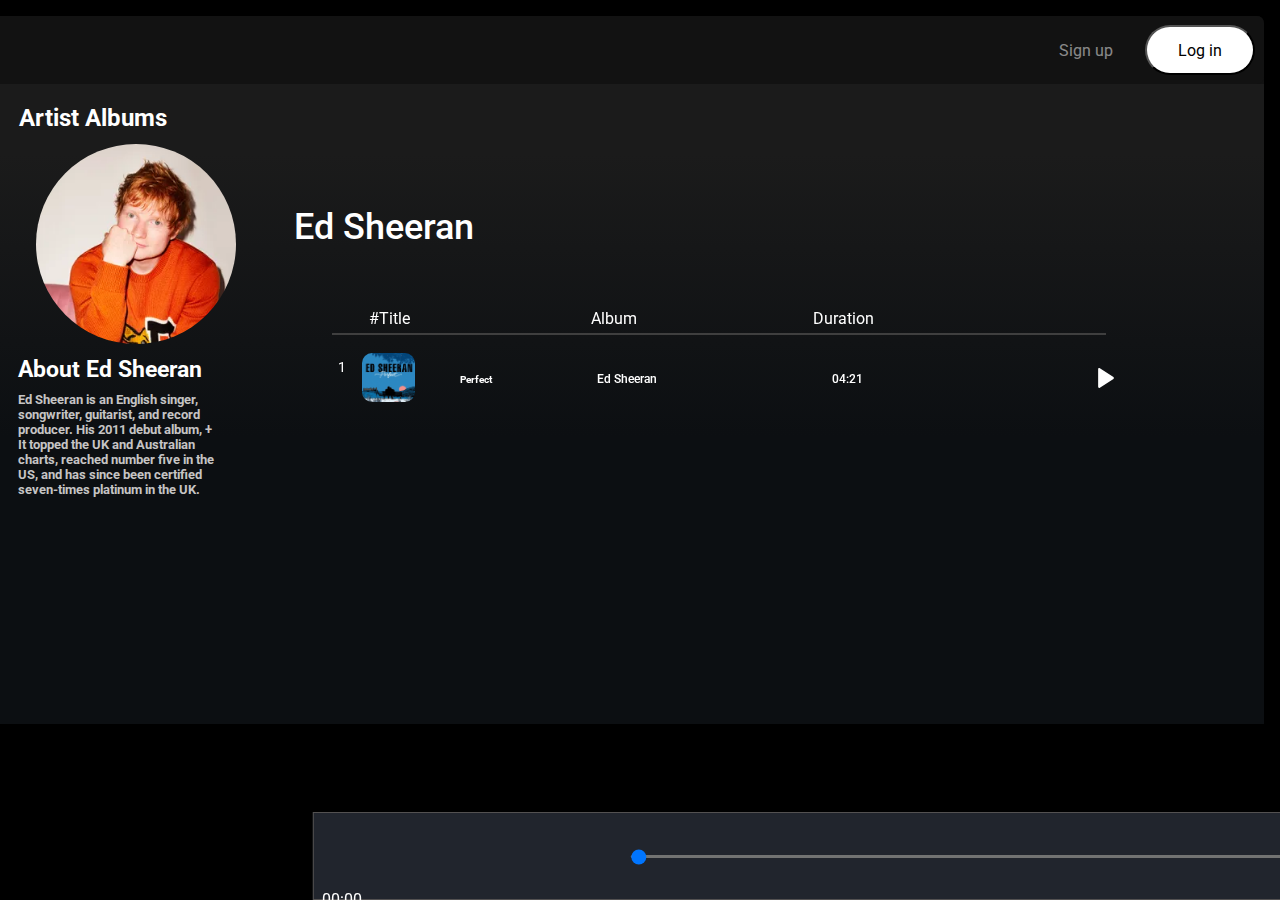
==== commit c880f620: "Update Ed_Sh.html" ====
--- a/Ed_Sh.html
+++ b/Ed_Sh.html
@@ -2124,7 +2124,7 @@
               <div style="position: relative">
                 <div class="alb">
                   <img
-                    src="music artist/1667218190103-Ed_Sheeran-wa_02710793.webp"
+                    src="1667218190103-Ed_Sheeran-wa_02710793.webp"
                     alt="album"
                   />
                   <h2 class="artist">Ed Sheeran</h2>
